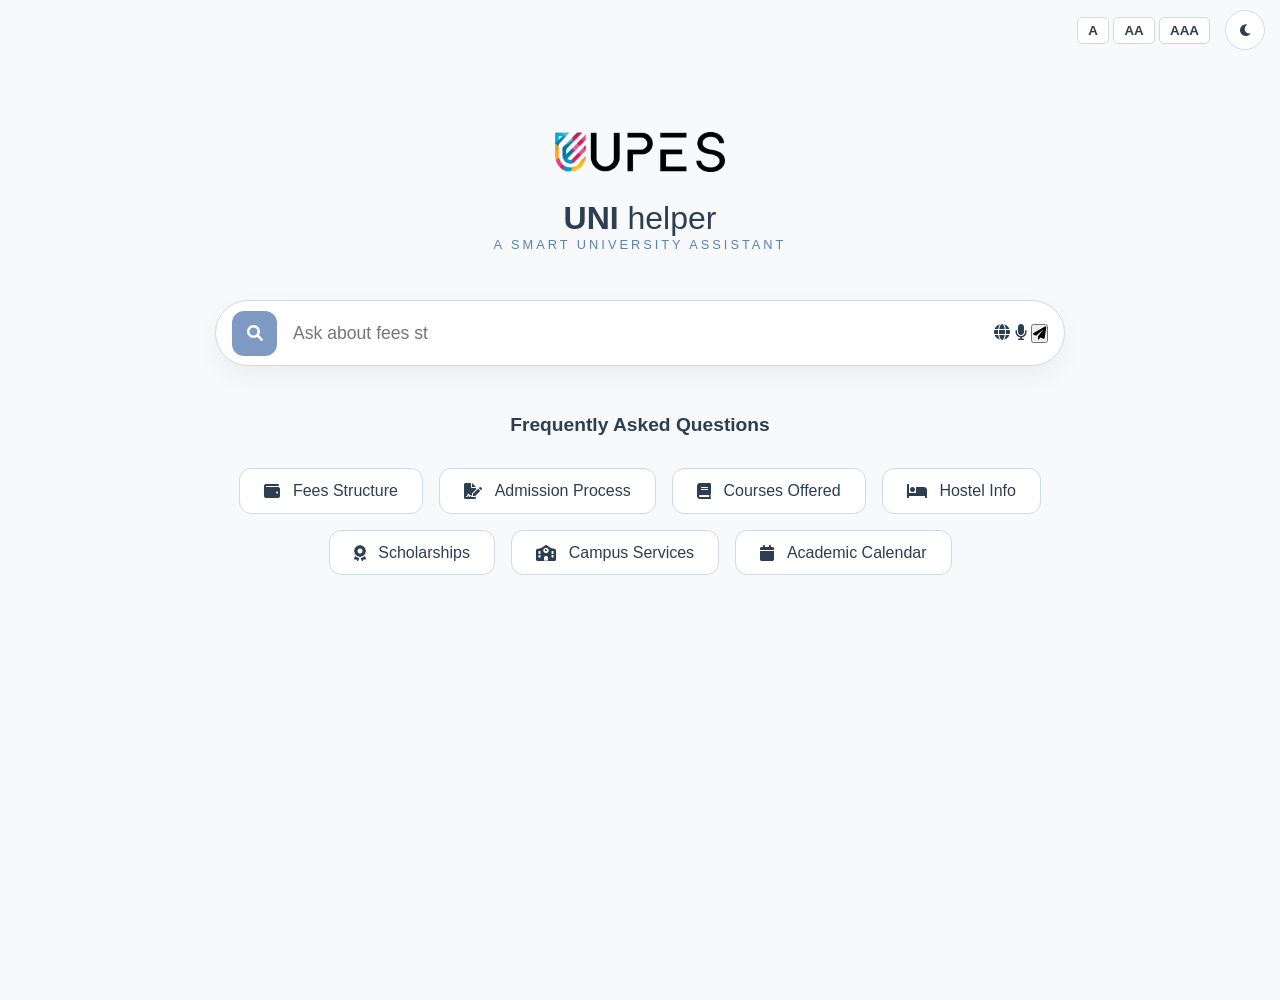
==== index.html @ b5e77027 "rename html file" ====
<!DOCTYPE html>
<html lang="en">
<head>
    <meta charset="UTF-8">
    <meta name="viewport" content="width=device-width, initial-scale=1.0">
    <title>UNIhelper | UPES Assistant</title>
    <link rel="stylesheet" href="https://cdnjs.cloudflare.com/ajax/libs/font-awesome/6.0.0/css/all.min.css">
    <link rel="stylesheet" href="UNI.css">
</head>
<body>
<div class="controls-overlay">
    <div class="accessibility-controls">
        <button onclick="setFontSize('small')"
        title="Normal Font">A</button>
        <button onclick="setFontSize('medium')"
        title="Large Font">AA</button>
        <button  onclick="setFontSize('Large')"
        title="Extra Large Font">AAA</button >
    </div>
    <button class="theme-toggle" id="theme-btn">
        <i class="fa-solid fa-moon"></i>

    </button>

</div>

<div class="container">
    <a href="https://www.upes.ac.in/" target="_blank" class="college-link">
        <img src="upes-university-of-petroleum-and-energy-studies-seeklogo.png" style="max-height:2.5rem ;" alt="UPES logo" class="college-logo">

    </a>

    <header>
        <h1 class class="logo">
            <span class="brand-uni">UNI</span>
            <span class="brand-helper">helper</span>
            </h1>
            <p class="tagline">A SMART UNIVERSITY ASSISTANT</p>
        
    </header>


<div class="search-container">
    <div class="icon-box">
        <i class="fa-solid fa-magnifying-glass"></i>
    </div>
    <input type="text" id="typing-input" placeholder="">
    <div class="input-tools">
        <i class="fa-solid fa-globe"></i>
        <i class="fa-solid fa-microphone"></i>
        <button class="send-btn">
            <i class="fa-solid fa-paper-plane"></i>
        </button>
    </div>
</div>


<section class="faq-section">
    <h2 class="faq-title">
        Frequently Asked Questions
    </h2>
    <div class="faqs">
        <div class="faq">
            <i class="fa-solid fa-wallet"></i>
            Fees Structure
        </div>
        <div class="faq">
            <i class="fa-solid fa-file-signature"></i>
            Admission Process
        </div>
        <div class="faq">
            <i class="fa-solid fa-book"></i>
            Courses Offered
        </div>
        <div class="faq">
            <i class="fa-solid fa-bed"></i>
            Hostel Info
        </div>
        <div class="faq">
            <i class="fa-solid fa-award"></i>
            Scholarships
        </div>
        <div class="faq">
            <i class="fa-solid fa-school"></i>
            Campus Services
        </div>
        <div class="faq">
            <i class="fa-solid fa-calendar"></i>
            Academic Calendar
        </div>
    </div>
</section>
</div>
<script src="UNI.js"></script>
</body>
</html>
---- UNI.css ----
:root {
    --bg-color: #F8F9FA;
    --card-bg: #FFFFFF;
    --navy-primary: #2C3E50;
    --accent-blue: #5D80B6;
    --border-color: #D1D9E6;
    --shadow: 0 10px 25px rgba(0, 0, 0, 0.05);
    
    font-size: 16px; 
}

[data-theme="dark"] {
    --bg-color: #605c5c;
    --card-bg: #1E1E1E;
    --navy-primary: #E0E0E0;
    --border-color: #333333;
    --shadow: 0 10px 25px rgba(0, 0, 0, 0.4);
}

* { margin: 0;
     padding: 0;
      box-sizing: border-box;
       font-family: 'Inter', sans-serif;
        transition: background 0.3s, color 0.3s, font-size 0.2s ease;
     }

body {
    background-color: var(--bg-color);
    color: var(--navy-primary);
    display: flex;
    justify-content: center;
    min-height: 100vh;
    padding: 2rem;
    margin-top: 100px;
}

.container { 
    width: 100%;
     max-width: 850px;
      text-align: center;
     }

.controls-overlay {
    position: fixed;
    top: 10px;
    right: 15px;
    display: flex;
    gap: 15px;
    align-items: center;
    justify-content: right;
    z-index: 1000;

    
}

.accessibility-controls button {
    background: var(--card-bg);
    border: 1px solid var(--border-color);
    color: var(--navy-primary);
    padding: 5px 10px;
    cursor: pointer;
    border-radius: 5px;
    font-weight: bold;
}

.theme-toggle {
    background: var(--card-bg);
    border: 1px solid var(--border-color);
    color: var(--navy-primary);
    width: 40px; height: 40px;
    border-radius: 50%;
    cursor: pointer;
}

.college-logo { 
    height: 5rem;
     margin-bottom: 1.5rem;
    }

.logo {
     font-size: 1.9rem;
      margin-bottom: 0.5rem;
     }

.brand-uni {
     font-weight: 800;
      color: #2C3E50; 
    }

[data-theme="dark"] .brand-uni {
     color: #8AB4F8;
     }


.brand-helper {
     font-weight: 300;
      color: #2C3E50;
     }

.tagline {
    color: var(--accent-blue);
    letter-spacing: 3px;
    font-size: 0.8rem;
    margin-bottom: 3rem;
}

.search-container {
    background: var(--card-bg);
    border: 1px solid var(--border-color);
    border-radius: 50px;
    padding: 0.6rem 1rem;
    display: flex;
    align-items: center;
    box-shadow: var(--shadow);
    margin-bottom: 3rem;
}

.icon-box {
    background: #7E99C3;
    color: white;
    width: 45px; height: 45px;
    border-radius: 12px;
    display: flex;
    align-items: center;
    justify-content: center;
    margin-right: 1rem;
}

input {
    flex: 1;
     border: none;
      outline: none;
       background: transparent;
        color: var(--navy-primary);
         font-size: 1.1rem;
         }


.faq-title {
     font-size: 1.2rem;
      margin-bottom: 2rem;
      align-items: center;
      justify-content: center;
     }

.faqs { display: flex;
     flex-wrap: wrap;
      justify-content: center;
       gap: 1rem;
     }

.faq {
    background: var(--card-bg);
    border: 1px solid var(--border-color);
    padding: 0.8rem 1.5rem;
    border-radius: 12px;
    cursor: pointer;
    display: flex;
    align-items: center;
    gap: 0.8rem;
}

.faq i {
     color: #2C3E50;
     }
     

[data-theme="dark"] .chip i {
     color: #8AB4F8;
     }

/* 5. RESPONSIVENESS */
@media (max-width: 600px) {
    .search-container { border-radius: 20px; }
    .input-tools { display: none; }
    .chip { width: 100%; }
}
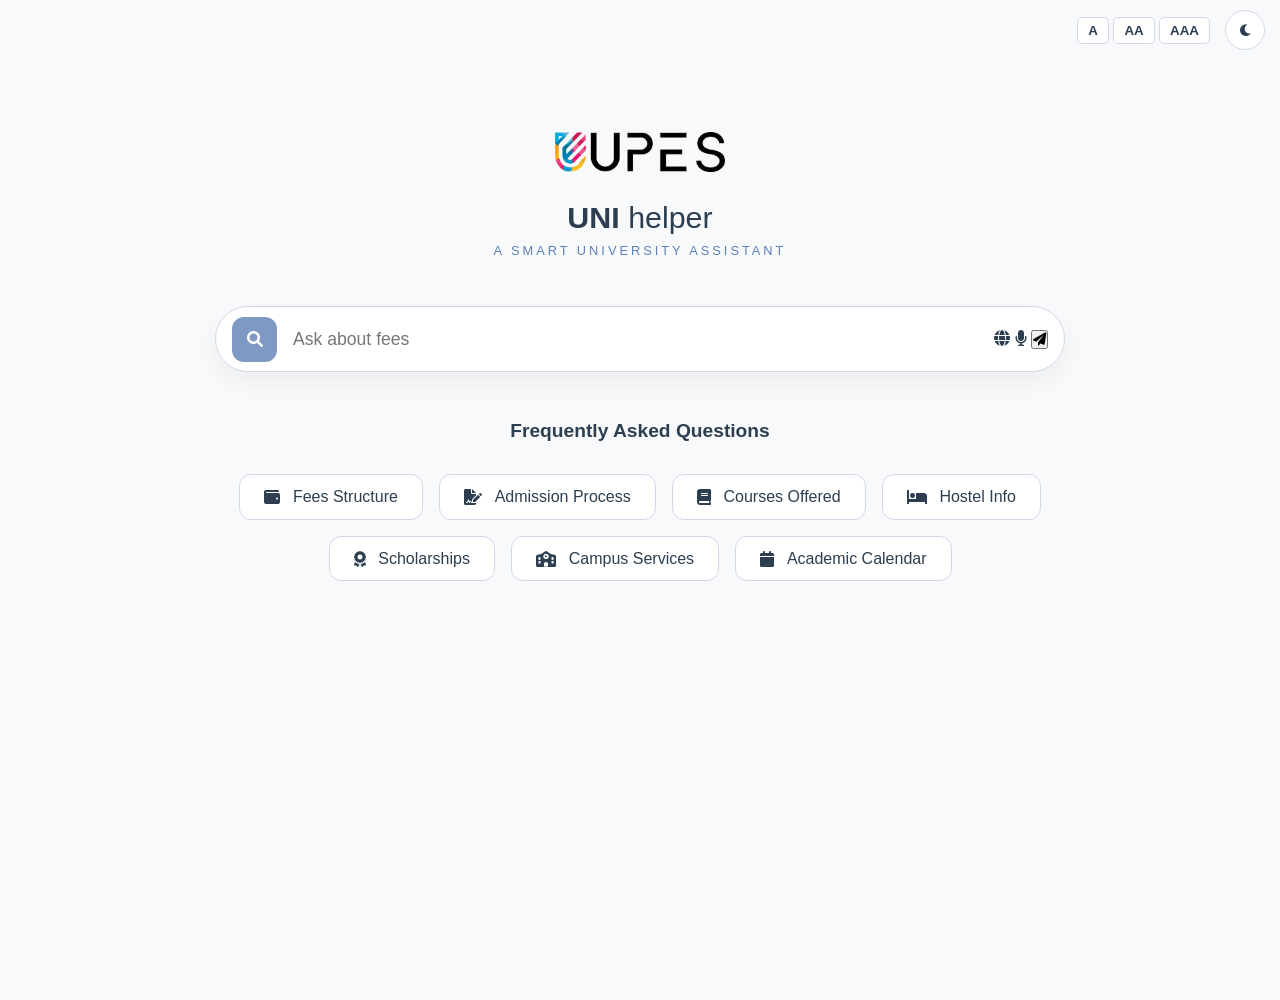
==== commit c70386c2: "corrected multiple class used in logo section" ====
--- a/index.html
+++ b/index.html
@@ -31,7 +31,7 @@
     </a>
 
     <header>
-        <h1 class class="logo">
+        <h1 class="logo">
             <span class="brand-uni">UNI</span>
             <span class="brand-helper">helper</span>
             </h1>
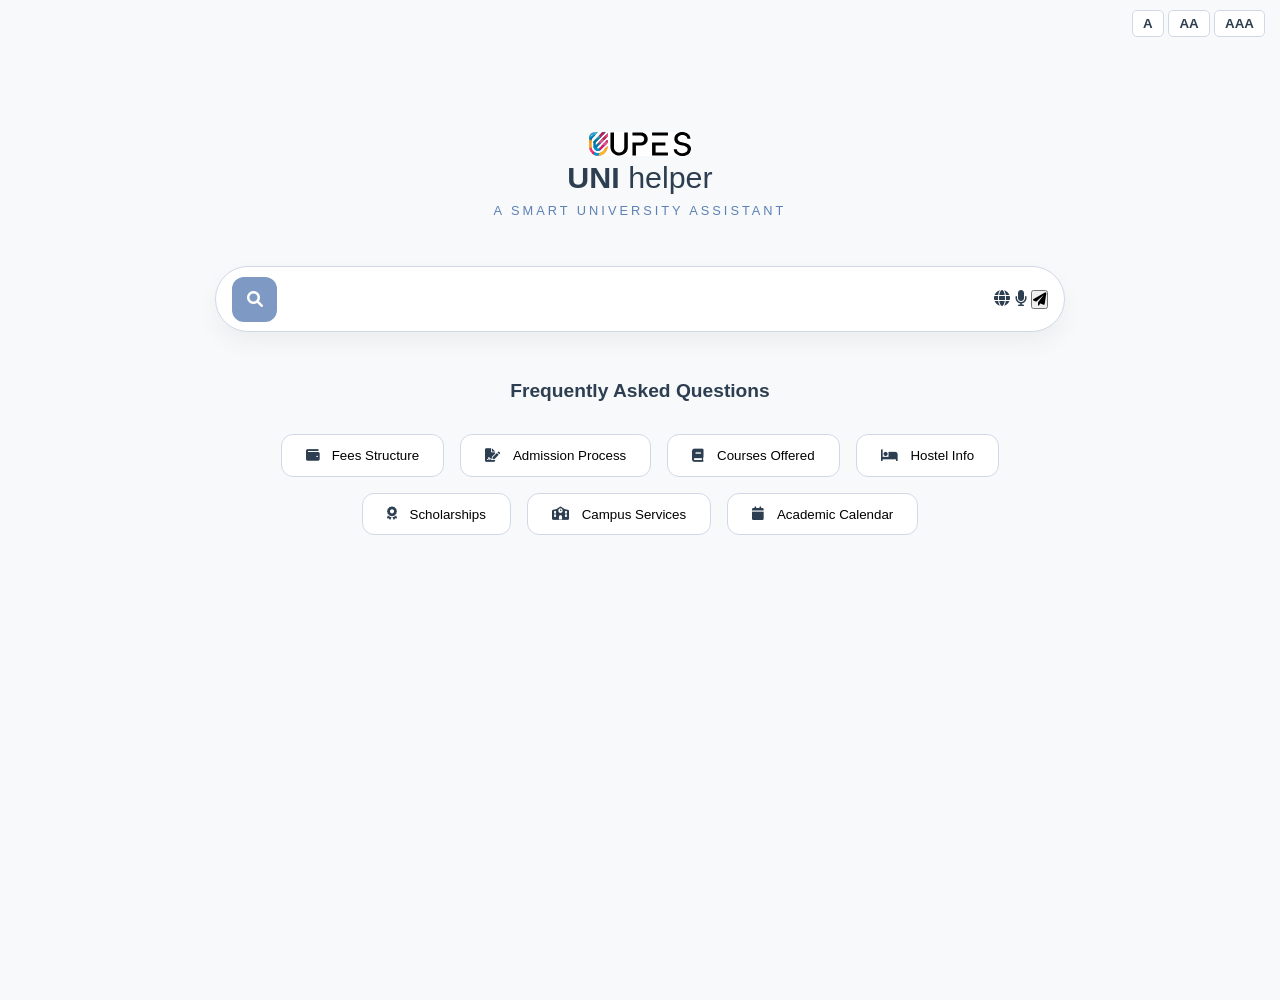
==== commit 7caca7e3: "change the path of all the files" ====
--- a/index.html
+++ b/index.html
@@ -3,7 +3,7 @@
 <head>
     <meta charset="UTF-8">
     <meta name="viewport" content="width=device-width, initial-scale=1.0">
-    <title>UNIhelper | UPES Assistant</title>
+    <title> UPES Helper</title>
     <link rel="stylesheet" href="https://cdnjs.cloudflare.com/ajax/libs/font-awesome/6.0.0/css/all.min.css">
     <link rel="stylesheet" href="UNI.css">
 </head>
@@ -17,16 +17,17 @@
         <button  onclick="setFontSize('Large')"
         title="Extra Large Font">AAA</button >
     </div>
-    <button class="theme-toggle" id="theme-btn">
-        <i class="fa-solid fa-moon"></i>
 
-    </button>
 
 </div>
 
 <div class="container">
     <a href="https://www.upes.ac.in/" target="_blank" class="college-link">
-        <img src="upes-university-of-petroleum-and-energy-studies-seeklogo.png" style="max-height:2.5rem ;" alt="UPES logo" class="college-logo">
+        <div class="colleg-logo">
+            <img src="upesimg.svg" style="max-height:1.5rem; background-color: white; 
+            border-radius: 0.4rem;" alt="UPES logo">
+        </div>
+
 
     </a>
 
@@ -45,6 +46,7 @@
         <i class="fa-solid fa-magnifying-glass"></i>
     </div>
     <input type="text" id="typing-input" placeholder="">
+    
     <div class="input-tools">
         <i class="fa-solid fa-globe"></i>
         <i class="fa-solid fa-microphone"></i>
@@ -59,35 +61,44 @@
     <h2 class="faq-title">
         Frequently Asked Questions
     </h2>
+
     <div class="faqs">
-        <div class="faq">
+
+        <button class="faq">
             <i class="fa-solid fa-wallet"></i>
             Fees Structure
-        </div>
-        <div class="faq">
+        </button>
+
+        <button class="faq">
             <i class="fa-solid fa-file-signature"></i>
             Admission Process
-        </div>
-        <div class="faq">
+        </button>
+
+        <button class="faq">
             <i class="fa-solid fa-book"></i>
             Courses Offered
-        </div>
-        <div class="faq">
+        </button>
+
+        <button class="faq">
             <i class="fa-solid fa-bed"></i>
             Hostel Info
-        </div>
-        <div class="faq">
+        </button>
+
+        <button class="faq">
             <i class="fa-solid fa-award"></i>
             Scholarships
-        </div>
-        <div class="faq">
+        </button>
+
+        <button class="faq">
             <i class="fa-solid fa-school"></i>
             Campus Services
-        </div>
-        <div class="faq">
+        </button>
+
+        <button class="faq">
             <i class="fa-solid fa-calendar"></i>
             Academic Calendar
-        </div>
+        </button>
+
     </div>
 </section>
 </div>
--- a/UNI.css
+++ b/UNI.css
@@ -9,13 +9,6 @@
     font-size: 16px; 
 }
 
-[data-theme="dark"] {
-    --bg-color: #605c5c;
-    --card-bg: #1E1E1E;
-    --navy-primary: #E0E0E0;
-    --border-color: #333333;
-    --shadow: 0 10px 25px rgba(0, 0, 0, 0.4);
-}
 
 * { margin: 0;
      padding: 0;
@@ -158,6 +151,7 @@
     display: flex;
     align-items: center;
     gap: 0.8rem;
+    
 }
 
 .faq i {
@@ -175,3 +169,4 @@
     .input-tools { display: none; }
     .chip { width: 100%; }
 }
+
